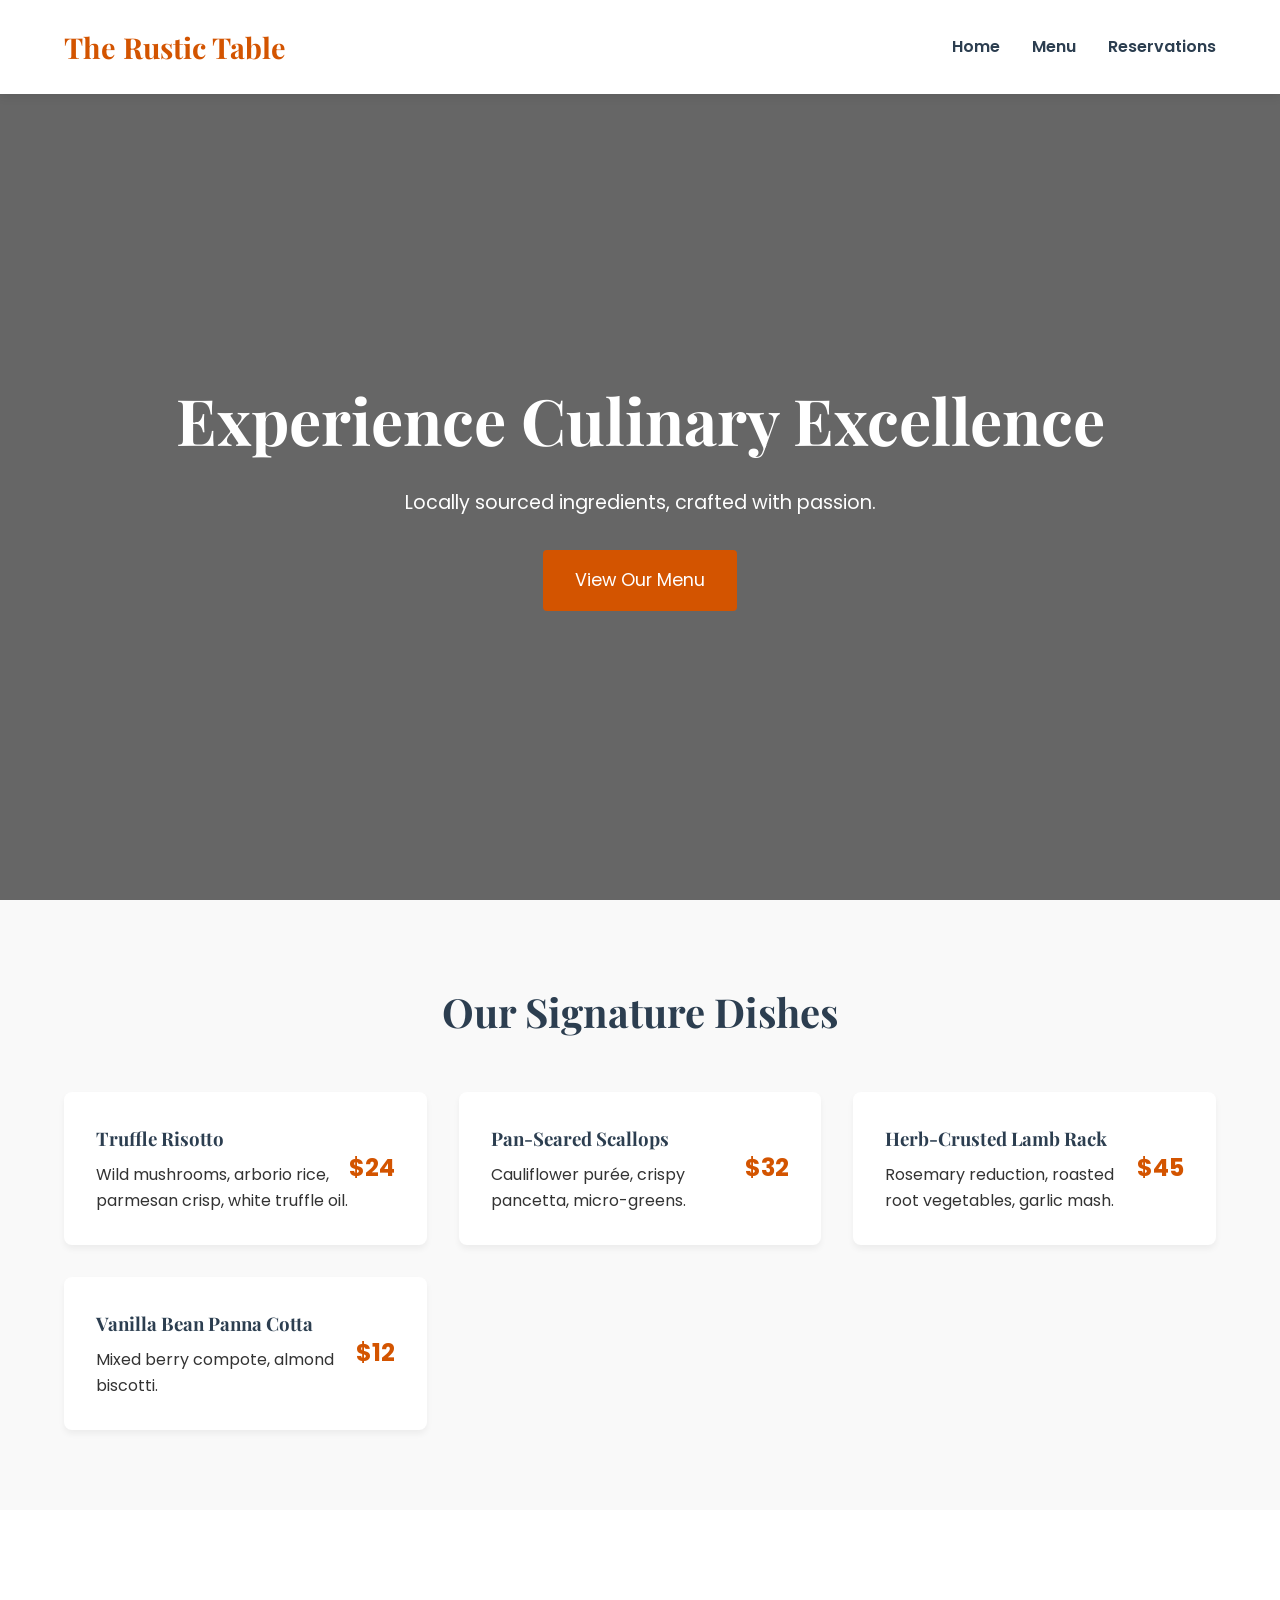
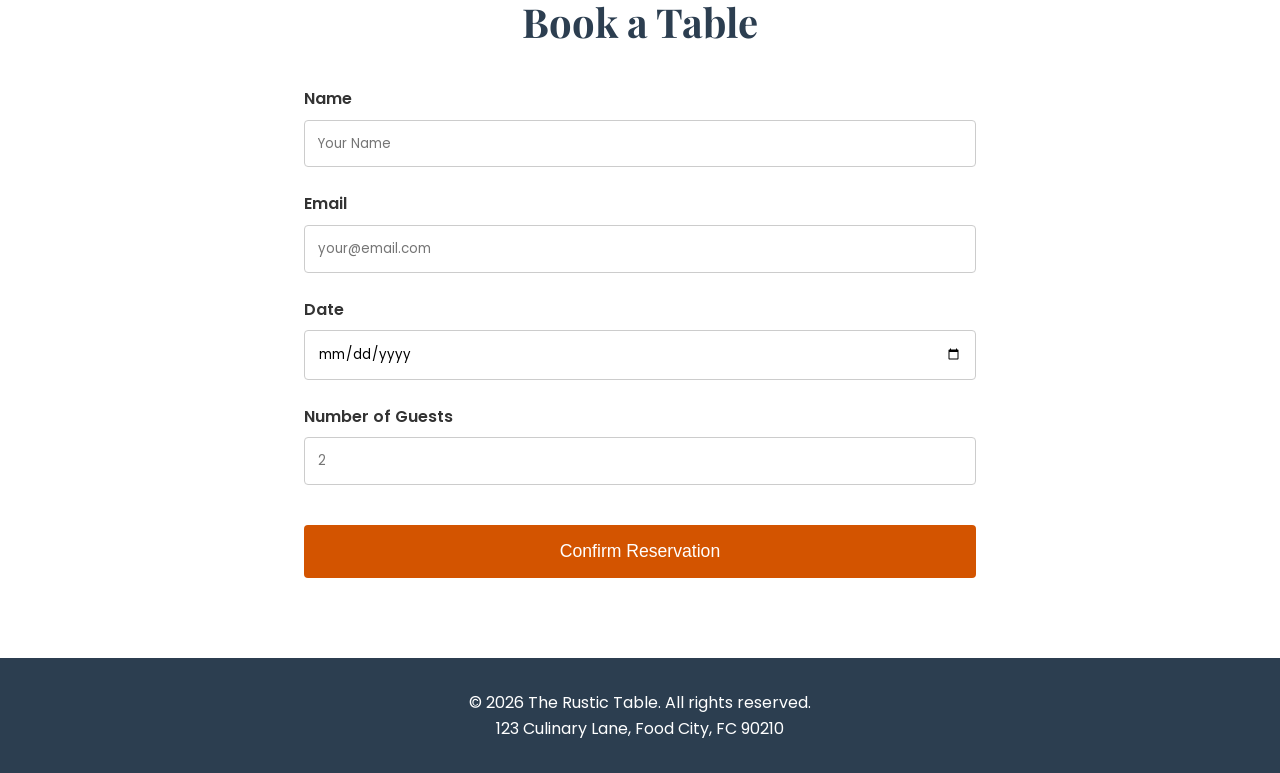
==== index.html @ b8c5c64f "Initial commit Adding html,css,js" ====
<!DOCTYPE html>
<html lang="en">
<head>
    <meta charset="UTF-8">
    <meta name="viewport" content="width=device-width, initial-scale=1.0">
    <title>The Rustic Table | Fine Dining</title>
    <link rel="stylesheet" href="style.css">
    <!-- Google Fonts for typography -->
    <link href="https://fonts.googleapis.com/css2?family=Playfair+Display:wght@400;700&family=Poppins:wght@300;400;600&display=swap" rel="stylesheet">
</head>
<body>
    <!-- Navigation -->
    <nav class="navbar">
        <div class="nav-brand">The Rustic Table</div>
        <ul class="nav-links">
            <li><a href="#home">Home</a></li>
            <li><a href="#menu">Menu</a></li>
            <li><a href="#reservations">Reservations</a></li>
        </ul>
    </nav>

    <!-- Hero Section -->
    <header id="home" class="hero">
        <div class="hero-content">
            <h1>Experience Culinary Excellence</h1>
            <p>Locally sourced ingredients, crafted with passion.</p>
            <a href="#menu" class="btn">View Our Menu</a>
        </div>
    </header>

    <!-- Menu Section -->
    <section id="menu" class="menu-section">
        <h2>Our Signature Dishes</h2>
        <div class="menu-grid">
            <div class="menu-item">
                <div class="menu-item-info">
                    <h3>Truffle Risotto</h3>
                    <p>Wild mushrooms, arborio rice, parmesan crisp, white truffle oil.</p>
                </div>
                <span class="price">$24</span>
            </div>
            <div class="menu-item">
                <div class="menu-item-info">
                    <h3>Pan-Seared Scallops</h3>
                    <p>Cauliflower purée, crispy pancetta, micro-greens.</p>
                </div>
                <span class="price">$32</span>
            </div>
            <div class="menu-item">
                <div class="menu-item-info">
                    <h3>Herb-Crusted Lamb Rack</h3>
                    <p>Rosemary reduction, roasted root vegetables, garlic mash.</p>
                </div>
                <span class="price">$45</span>
            </div>
            <div class="menu-item">
                <div class="menu-item-info">
                    <h3>Vanilla Bean Panna Cotta</h3>
                    <p>Mixed berry compote, almond biscotti.</p>
                </div>
                <span class="price">$12</span>
            </div>
        </div>
    </section>

    <!-- Reservation Section -->
    <section id="reservations" class="reservation-section">
        <h2>Book a Table</h2>
        <form id="reservation-form" class="reservation-form">
            <div class="form-group">
                <label for="name">Name</label>
                <input type="text" id="name" required placeholder="Your Name">
            </div>
            <div class="form-group">
                <label for="email">Email</label>
                <input type="email" id="email" required placeholder="your@email.com">
            </div>
            <div class="form-group">
                <label for="date">Date</label>
                <input type="date" id="date" required>
            </div>
            <div class="form-group">
                <label for="guests">Number of Guests</label>
                <input type="number" id="guests" min="1" max="12" required placeholder="2">
            </div>
            <button type="submit" class="btn btn-submit">Confirm Reservation</button>
        </form>
        <div id="form-message" class="hidden"></div>
    </section>

    <!-- Footer -->
    <footer>
        <p>&copy; 2026 The Rustic Table. All rights reserved.</p>
        <p>123 Culinary Lane, Food City, FC 90210</p>
    </footer>

    <script src="script.js"></script>
</body>
</html>
---- style.css ----
/* CSS Variables for easy theming */
:root {
    --primary-color: #2c3e50;
    --accent-color: #d35400;
    --light-bg: #f9f9f9;
    --text-color: #333;
    --white: #ffffff;
    --font-heading: 'Playfair Display', serif;
    --font-body: 'Poppins', sans-serif;
}

/* Reset and Base Styles */
* {
    margin: 0;
    padding: 0;
    box-sizing: border-box;
}

html {
    scroll-behavior: smooth;
}

body {
    font-family: var(--font-body);
    color: var(--text-color);
    line-height: 1.6;
    background-color: var(--white);
}

h1, h2, h3 {
    font-family: var(--font-heading);
    color: var(--primary-color);
}

/* Navigation */
.navbar {
    display: flex;
    justify-content: space-between;
    align-items: center;
    padding: 1.5rem 5%;
    background-color: var(--white);
    box-shadow: 0 2px 10px rgba(0,0,0,0.1);
    position: fixed;
    width: 100%;
    top: 0;
    z-index: 1000;
}

.nav-brand {
    font-family: var(--font-heading);
    font-size: 1.8rem;
    font-weight: 700;
    color: var(--accent-color);
}

.nav-links {
    list-style: none;
    display: flex;
    gap: 2rem;
}

.nav-links a {
    text-decoration: none;
    color: var(--primary-color);
    font-weight: 600;
    transition: color 0.3s;
}

.nav-links a:hover {
    color: var(--accent-color);
}

/* Hero Section */
.hero {
    height: 100vh;
    background: linear-gradient(rgba(0, 0, 0, 0.6), rgba(0, 0, 0, 0.6)), url('https://images.unsplash.com/photo-1517248135467-4c7edcad34c4?ixlib=rb-4.0.3&auto=format&fit=crop&w=1920&q=80') center/cover;
    display: flex;
    align-items: center;
    justify-content: center;
    text-align: center;
    padding-top: 80px;
}

.hero-content h1 {
    color: var(--white);
    font-size: 4rem;
    margin-bottom: 1rem;
}

.hero-content p {
    color: var(--white);
    font-size: 1.2rem;
    margin-bottom: 2rem;
}

.btn {
    display: inline-block;
    padding: 1rem 2rem;
    background-color: var(--accent-color);
    color: var(--white);
    text-decoration: none;
    border: none;
    border-radius: 4px;
    font-size: 1.1rem;
    cursor: pointer;
    transition: background-color 0.3s;
}

.btn:hover {
    background-color: #a04000;
}

/* Menu Section */
.menu-section {
    padding: 5rem 5%;
    background-color: var(--light-bg);
    text-align: center;
}

.menu-section h2 {
    font-size: 2.5rem;
    margin-bottom: 3rem;
}

.menu-grid {
    display: grid;
    grid-template-columns: repeat(auto-fit, minmax(300px, 1fr));
    gap: 2rem;
    max-width: 1200px;
    margin: 0 auto;
}

.menu-item {
    background: var(--white);
    padding: 2rem;
    border-radius: 8px;
    box-shadow: 0 4px 6px rgba(0,0,0,0.05);
    display: flex;
    justify-content: space-between;
    align-items: center;
    text-align: left;
}

.menu-item h3 {
    margin-bottom: 0.5rem;
}

.price {
    font-size: 1.5rem;
    font-weight: 700;
    color: var(--accent-color);
}

/* Reservation Section */
.reservation-section {
    padding: 5rem 5%;
    max-width: 800px;
    margin: 0 auto;
    text-align: center;
}

.reservation-section h2 {
    font-size: 2.5rem;
    margin-bottom: 2rem;
}

.reservation-form {
    display: grid;
    gap: 1.5rem;
    text-align: left;
}

.form-group {
    display: flex;
    flex-direction: column;
}

.form-group label {
    margin-bottom: 0.5rem;
    font-weight: 600;
}

.form-group input {
    padding: 0.8rem;
    border: 1px solid #ccc;
    border-radius: 4px;
    font-family: var(--font-body);
}

.btn-submit {
    width: 100%;
    margin-top: 1rem;
}

.hidden {
    display: none;
}

#form-message {
    margin-top: 1.5rem;
    padding: 1rem;
    border-radius: 4px;
    font-weight: 600;
}

.success {
    background-color: #d4edda;
    color: #155724;
}

/* Footer */
footer {
    background-color: var(--primary-color);
    color: var(--white);
    text-align: center;
    padding: 2rem 5%;
}

/* Responsive */
@media (max-width: 768px) {
    .nav-links {
        display: none; /* Add a hamburger menu in JS for mobile production */
    }
    
    .hero-content h1 {
        font-size: 2.5rem;
    }
    
    .menu-item {
        flex-direction: column;
        text-align: center;
    }
    
    .price {
        margin-top: 1rem;
    }
}
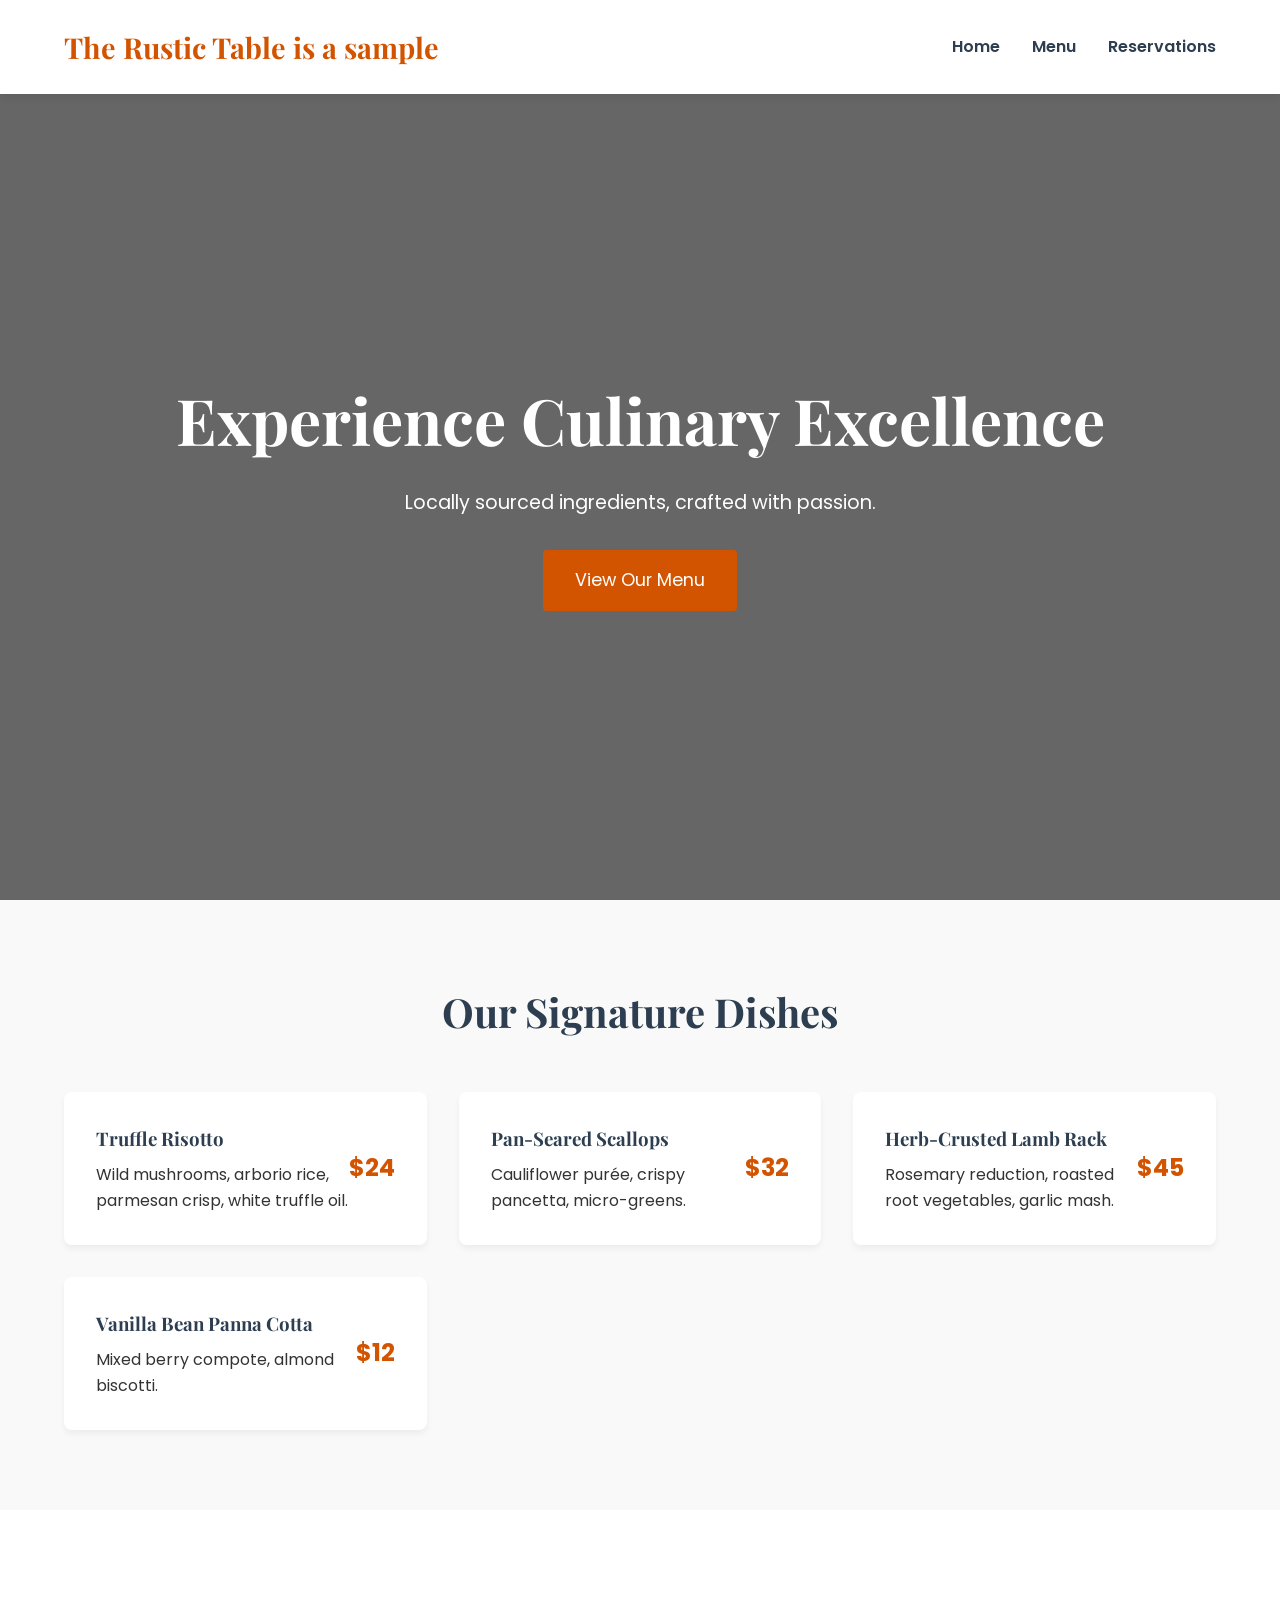
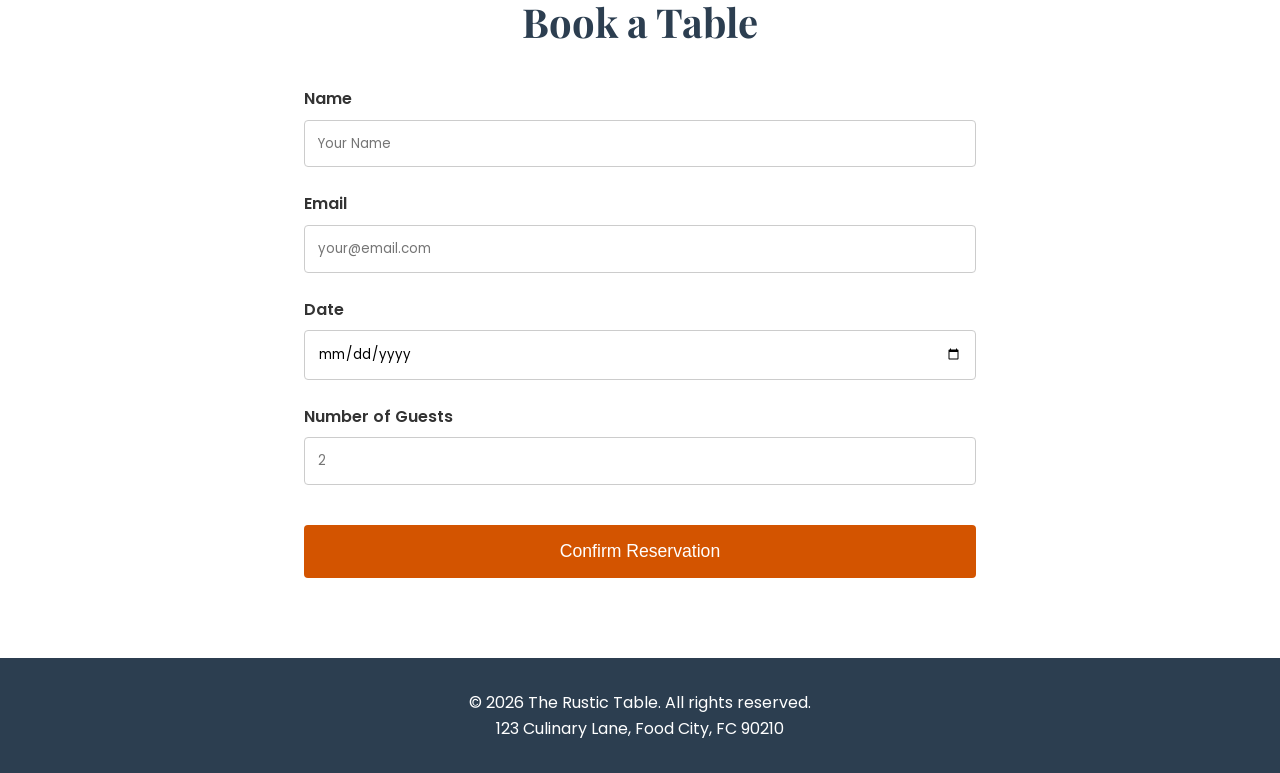
==== commit 25a9260e: "added text Is a sample" ====
--- a/index.html
+++ b/index.html
@@ -11,7 +11,7 @@
 <body>
     <!-- Navigation -->
     <nav class="navbar">
-        <div class="nav-brand">The Rustic Table</div>
+        <div class="nav-brand">The Rustic Table is a sample</div>
         <ul class="nav-links">
             <li><a href="#home">Home</a></li>
             <li><a href="#menu">Menu</a></li>
--- a/style.css
+++ b/style.css
@@ -234,4 +234,242 @@
     .price {
         margin-top: 1rem;
     }
+}
+/* CSS Variables for easy theming */
+:root {
+    --primary-color: #2c3e50;
+    --accent-color: #d35400;
+    --light-bg: #f9f9f9;
+    --text-color: #333;
+    --white: #ffffff;
+    --font-heading: 'Playfair Display', serif;
+    --font-body: 'Poppins', sans-serif;
+}
+
+/* Reset and Base Styles */
+* {
+    margin: 0;
+    padding: 0;
+    box-sizing: border-box;
+}
+
+html {
+    scroll-behavior: smooth;
+}
+
+body {
+    font-family: var(--font-body);
+    color: var(--text-color);
+    line-height: 1.6;
+    background-color: var(--white);
+}
+
+h1, h2, h3 {
+    font-family: var(--font-heading);
+    color: var(--primary-color);
+}
+
+/* Navigation */
+.navbar {
+    display: flex;
+    justify-content: space-between;
+    align-items: center;
+    padding: 1.5rem 5%;
+    background-color: var(--white);
+    box-shadow: 0 2px 10px rgba(0,0,0,0.1);
+    position: fixed;
+    width: 100%;
+    top: 0;
+    z-index: 1000;
+}
+
+.nav-brand {
+    font-family: var(--font-heading);
+    font-size: 1.8rem;
+    font-weight: 700;
+    color: var(--accent-color);
+}
+
+.nav-links {
+    list-style: none;
+    display: flex;
+    gap: 2rem;
+}
+
+.nav-links a {
+    text-decoration: none;
+    color: var(--primary-color);
+    font-weight: 600;
+    transition: color 0.3s;
+}
+
+.nav-links a:hover {
+    color: var(--accent-color);
+}
+
+/* Hero Section */
+.hero {
+    height: 100vh;
+    display: flex;
+    align-items: center;
+    justify-content: center;
+    text-align: center;
+    padding-top: 80px;
+}
+
+/* Note: Background images are applied inline in the HTML to differentiate the pages */
+
+.hero-content h1 {
+    color: var(--white);
+    font-size: 4rem;
+    margin-bottom: 1rem;
+}
+
+.hero-content p {
+    color: var(--white);
+    font-size: 1.2rem;
+    margin-bottom: 2rem;
+}
+
+.btn {
+    display: inline-block;
+    padding: 1rem 2rem;
+    background-color: var(--accent-color);
+    color: var(--white);
+    text-decoration: none;
+    border: none;
+    border-radius: 4px;
+    font-size: 1.1rem;
+    cursor: pointer;
+    transition: background-color 0.3s;
+}
+
+.btn:hover {
+    background-color: #a04000;
+}
+
+/* Menu Section (Reused for Our Story) */
+.menu-section {
+    padding: 5rem 5%;
+    background-color: var(--light-bg);
+    text-align: center;
+}
+
+.menu-section h2 {
+    font-size: 2.5rem;
+    margin-bottom: 3rem;
+}
+
+.menu-grid {
+    display: grid;
+    grid-template-columns: repeat(auto-fit, minmax(300px, 1fr));
+    gap: 2rem;
+    max-width: 1200px;
+    margin: 0 auto;
+}
+
+.menu-item {
+    background: var(--white);
+    padding: 2rem;
+    border-radius: 8px;
+    box-shadow: 0 4px 6px rgba(0,0,0,0.05);
+    display: flex;
+    justify-content: space-between;
+    align-items: center;
+    text-align: left;
+}
+
+.menu-item h3 {
+    margin-bottom: 0.5rem;
+}
+
+.price {
+    font-size: 1.5rem;
+    font-weight: 700;
+    color: var(--accent-color);
+}
+
+/* Reservation Section */
+.reservation-section {
+    padding: 5rem 5%;
+    max-width: 800px;
+    margin: 0 auto;
+    text-align: center;
+}
+
+.reservation-section h2 {
+    font-size: 2.5rem;
+    margin-bottom: 2rem;
+}
+
+.reservation-form {
+    display: grid;
+    gap: 1.5rem;
+    text-align: left;
+}
+
+.form-group {
+    display: flex;
+    flex-direction: column;
+}
+
+.form-group label {
+    margin-bottom: 0.5rem;
+    font-weight: 600;
+}
+
+.form-group input {
+    padding: 0.8rem;
+    border: 1px solid #ccc;
+    border-radius: 4px;
+    font-family: var(--font-body);
+}
+
+.btn-submit {
+    width: 100%;
+    margin-top: 1rem;
+}
+
+.hidden {
+    display: none;
+}
+
+#form-message {
+    margin-top: 1.5rem;
+    padding: 1rem;
+    border-radius: 4px;
+    font-weight: 600;
+}
+
+.success {
+    background-color: #d4edda;
+    color: #155724;
+}
+
+/* Footer */
+footer {
+    background-color: var(--primary-color);
+    color: var(--white);
+    text-align: center;
+    padding: 2rem 5%;
+}
+
+/* Responsive */
+@media (max-width: 768px) {
+    .nav-links {
+        display: none;
+    }
+    
+    .hero-content h1 {
+        font-size: 2.5rem;
+    }
+    
+    .menu-item {
+        flex-direction: column;
+        text-align: center;
+    }
+    
+    .price {
+        margin-top: 1rem;
+    }
 }
